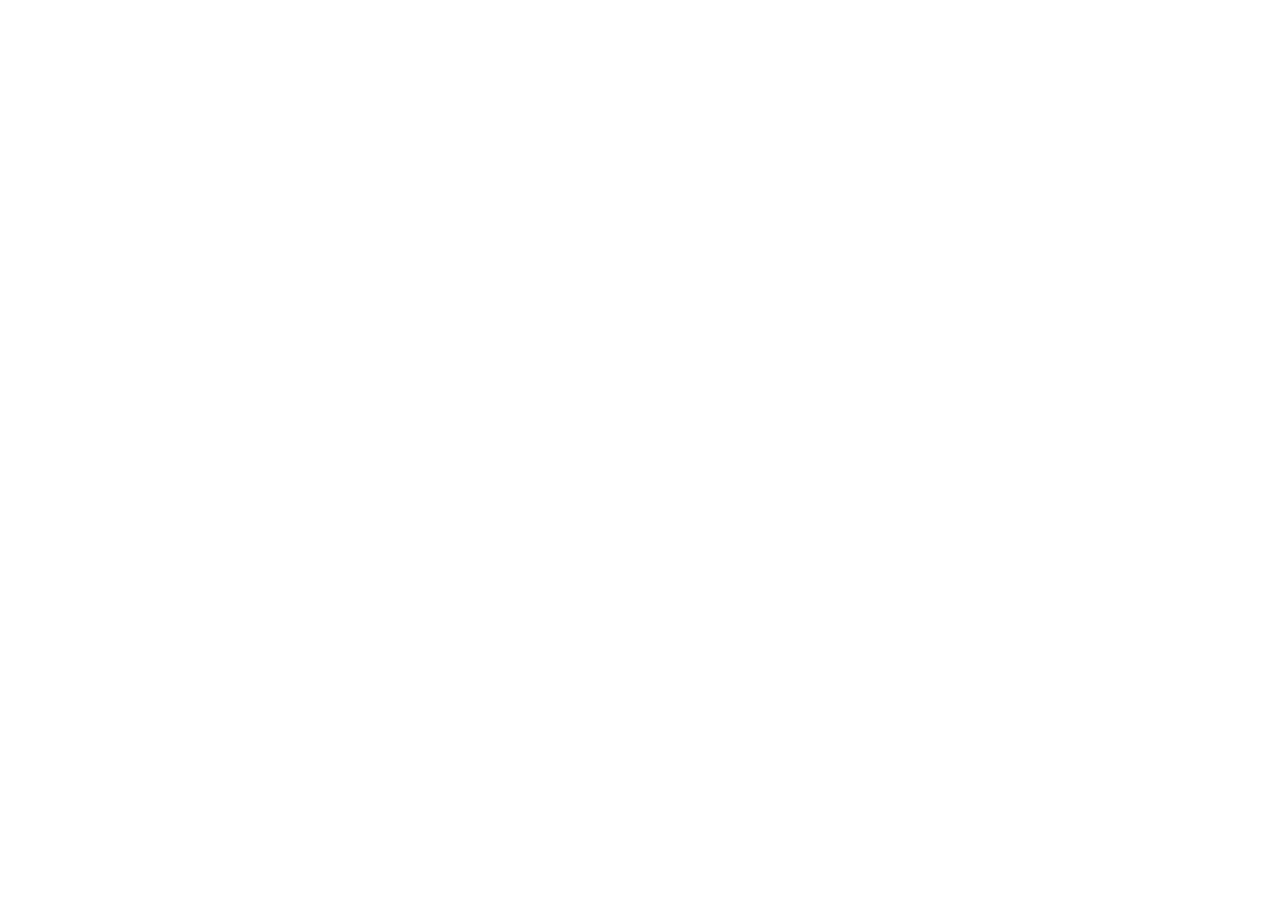
==== index.html @ 09f777f2 "GTM TAG READDED Added essential meta tags and title for SEO." ====
<!DOCTYPE html>
<html lang="en">
<head>
  <!-- Google Tag Manager - MUST BE FIRST IN HEAD -->
  <!-- Google Tag Manager -->
  <script>(function(w,d,s,l,i){w[l]=w[l]||[];w[l].push({'gtm.start':
  new Date().getTime(),event:'gtm.js'});var f=d.getElementsByTagName(s)[0],
  j=d.createElement(s),dl=l!='dataLayer'?'&l='+l:'';j.async=true;j.src=
  'https://www.googletagmanager.com/gtm.js?id='+i+dl;f.parentNode.insertBefore(j,f);
  })(window,document,'script','dataLayer','GTM-MF6HN6Q6');</script>
  <!-- End Google Tag Manager -->

  <meta charset="utf-8" />
  <meta name="viewport" content="width=device-width, initial-scale=1" />
  <title>Digital Marketing + E-commerce Portfolio</title>
  <meta name="description"
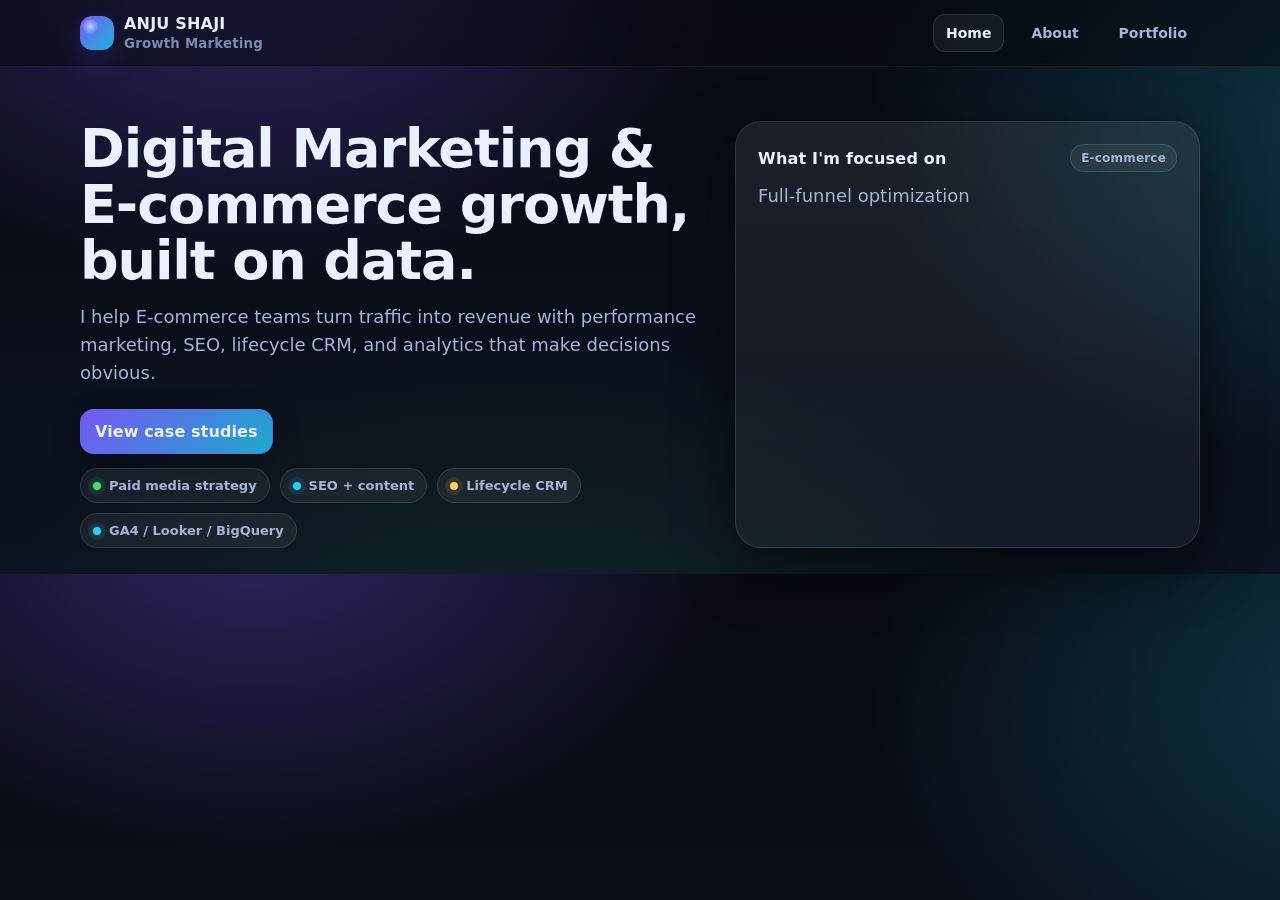
==== commit d0180c31: "redo" ====
--- a/index.html
+++ b/index.html
@@ -1,7 +1,14 @@
 <!DOCTYPE html>
 <html lang="en">
 <head>
-  <!-- Google Tag Manager - MUST BE FIRST IN HEAD -->
+  <meta charset="utf-8" />
+  <meta name="viewport" content="width=device-width, initial-scale=1" />
+  <title>Digital Marketing + E-commerce Portfolio</title>
+  <meta name="description" content="A digital marketing and E-commerce focused portfolio: performance marketing, SEO, CRM lifecycle, and analytics case studies." />
+  <link rel="icon" href="images/317d03f0-564f-415e-95e6-11cf01b317aa.ico" />
+  <link rel="apple-touch-icon" href="images/5c6a41e4-593e-48bf-b576-b80e593943e0.png" />
+  <link rel="stylesheet" href="css/site.css" />
+
   <!-- Google Tag Manager -->
   <script>(function(w,d,s,l,i){w[l]=w[l]||[];w[l].push({'gtm.start':
   new Date().getTime(),event:'gtm.js'});var f=d.getElementsByTagName(s)[0],
@@ -10,7 +17,53 @@
   })(window,document,'script','dataLayer','GTM-MF6HN6Q6');</script>
   <!-- End Google Tag Manager -->
 
-  <meta charset="utf-8" />
-  <meta name="viewport" content="width=device-width, initial-scale=1" />
-  <title>Digital Marketing + E-commerce Portfolio</title>
-  <meta name="description"
+</head>
+<body>
+  <!-- Google Tag Manager (noscript) -->
+  <noscript><iframe src="https://www.googletagmanager.com/ns.html?id=GTM-MF6HN6Q6"
+  height="0" width="0" style="display:none;visibility:hidden"></iframe></noscript>
+  <!-- End Google Tag Manager (noscript) -->
+
+  <a class="skip-link" href="#main">Skip to content</a>
+
+  <header class="topbar">
+    <div class="container topbar-inner">
+      <a class="brand" href="index.html" aria-label="Home">
+        <span class="brand-badge" aria-hidden="true"></span>
+        <span>ANJU SHAJI<br /><small>Growth Marketing</small></span>
+      </a>
+      <nav class="nav" aria-label="Primary">
+        <a href="index.html" aria-current="page">Home</a>
+        <a href="about.html">About</a>
+        <a href="portfolio.html">Portfolio</a>
+      </nav>
+    </div>
+  </header>
+
+  <main id="main">
+    <section class="hero">
+      <div class="container hero-grid">
+        <div>
+          <h1>Digital Marketing &amp; E-commerce growth, built on data.</h1>
+          <p>
+            I help E-commerce teams turn traffic into revenue with performance marketing, SEO, lifecycle CRM, and analytics that
+            make decisions obvious.
+          </p>
+          <div style="display:flex; gap:10px; flex-wrap:wrap; align-items:center;">
+            <a class="btn primary" href="portfolio.html">View case studies</a>
+          </div>
+          <div class="pillrow" aria-label="Capabilities">
+            <span class="pill"><span class="dot ok" aria-hidden="true"></span>Paid media strategy</span>
+            <span class="pill"><span class="dot" aria-hidden="true"></span>SEO + content</span>
+            <span class="pill"><span class="dot warn" aria-hidden="true"></span>Lifecycle CRM</span>
+            <span class="pill"><span class="dot" aria-hidden="true"></span>GA4 / Looker / BigQuery</span>
+          </div>
+        </div>
+
+        <aside class="panel pad" aria-label="At-a-glance">
+          <div class="panel-title">
+            <h2>What I'm focused on</h2>
+            <span class="tag blue">E-commerce</span>
+          </div>
+          <p class="lead" style="margin:0;color:var(--muted);">
+            Full-funnel optimization
--- a/css/site.css
+++ b/css/site.css
@@ -0,0 +1,528 @@
+/* Custom portfolio theme (static, no Webflow runtime required) */
+:root{
+  --bg0:#070A12;
+  --bg1:#0B1220;
+  --card:#0F1A2E;
+  --text:#EAF0FF;
+  --muted:#A7B3D6;
+  --muted2:#7E8AB0;
+  --line:rgba(255,255,255,.10);
+  --brand:#7C5CFF;
+  --brand2:#21D4FD;
+  --ok:#3AE374;
+  --warn:#FFCF5C;
+  --shadow: 0 18px 55px rgba(0,0,0,.55);
+  --radius: 18px;
+  --radius2: 26px;
+  --container: 1120px;
+  --font: ui-sans-serif, system-ui, -apple-system, "Segoe UI", Roboto, Arial, "Apple Color Emoji","Segoe UI Emoji";
+}
+
+*{ box-sizing:border-box; }
+html{ color-scheme:dark; }
+body{
+  margin:0;
+  font-family: var(--font);
+  background:
+    radial-gradient(900px 600px at 20% -10%, rgba(124,92,255,.35), transparent 55%),
+    radial-gradient(900px 600px at 110% 20%, rgba(33,212,253,.22), transparent 60%),
+    radial-gradient(900px 600px at 40% 120%, rgba(58,227,116,.10), transparent 60%),
+    linear-gradient(180deg, var(--bg0), var(--bg1));
+  color: var(--text);
+}
+
+img{ max-width:100%; height:auto; }
+a{ color:inherit; text-decoration:none; }
+a:hover{ text-decoration:none; }
+
+.container{
+  width: min(var(--container), calc(100% - 40px));
+  margin: 0 auto;
+}
+
+.skip-link{
+  position:absolute;
+  left:-999px;
+  top:auto;
+  width:1px;
+  height:1px;
+  overflow:hidden;
+}
+.skip-link:focus{
+  left:20px;
+  top:20px;
+  width:auto;
+  height:auto;
+  padding:10px 12px;
+  background:rgba(15,26,46,.95);
+  border:1px solid var(--line);
+  border-radius:12px;
+  z-index:9999;
+}
+
+.topbar{
+  position:sticky;
+  top:0;
+  z-index:50;
+  backdrop-filter: blur(12px);
+  background: rgba(7,10,18,.55);
+  border-bottom: 1px solid rgba(255,255,255,.06);
+}
+.topbar-inner{
+  display:flex;
+  align-items:center;
+  justify-content:space-between;
+  padding: 14px 0;
+  gap: 16px;
+}
+.brand{
+  display:flex;
+  align-items:center;
+  gap:10px;
+  font-weight:700;
+  letter-spacing:.2px;
+}
+.brand-badge{
+  width:34px; height:34px;
+  border-radius:12px;
+  background:
+    radial-gradient(14px 14px at 30% 30%, rgba(255,255,255,.65), rgba(255,255,255,0) 60%),
+    linear-gradient(135deg, rgba(124,92,255,.95), rgba(33,212,253,.85));
+  box-shadow: 0 10px 30px rgba(124,92,255,.22);
+}
+.brand small{ color: var(--muted2); font-weight:600; }
+
+.nav{
+  display:flex;
+  align-items:center;
+  gap: 14px;
+}
+.nav a{
+  color: var(--muted);
+  font-weight: 650;
+  font-size: 14px;
+  padding: 10px 12px;
+  border-radius: 12px;
+  border: 1px solid transparent;
+}
+.nav a[aria-current="page"]{
+  color: var(--text);
+  background: rgba(255,255,255,.06);
+  border-color: rgba(255,255,255,.10);
+}
+.nav a:hover{
+  color: var(--text);
+  background: rgba(255,255,255,.05);
+}
+
+.btn{
+  display:inline-flex;
+  align-items:center;
+  justify-content:center;
+  gap:10px;
+  padding: 12px 14px;
+  border-radius: 14px;
+  border: 1px solid rgba(255,255,255,.12);
+  background: rgba(255,255,255,.06);
+  color: var(--text);
+  font-weight: 750;
+  letter-spacing:.1px;
+  box-shadow: 0 10px 30px rgba(0,0,0,.22);
+}
+.btn:hover{ background: rgba(255,255,255,.09); }
+.btn.primary{
+  border-color: rgba(124,92,255,.45);
+  background: linear-gradient(135deg, rgba(124,92,255,.95), rgba(33,212,253,.78));
+}
+.btn.primary:hover{
+  filter: brightness(1.03);
+}
+.btn.ghost{
+  background: transparent;
+}
+.btn.small{ padding: 10px 12px; border-radius: 12px; font-size: 14px; }
+
+.hero{
+  padding: 54px 0 26px;
+}
+.hero-grid{
+  display:grid;
+  grid-template-columns: 1.15fr .85fr;
+  gap: 26px;
+  align-items: stretch;
+}
+.hero h1{
+  margin: 0 0 14px;
+  font-size: clamp(34px, 5vw, 54px);
+  line-height: 1.04;
+  letter-spacing: -0.02em;
+}
+.hero p{
+  margin: 0 0 22px;
+  color: var(--muted);
+  font-size: 18px;
+  line-height: 1.55;
+}
+.pillrow{
+  display:flex;
+  flex-wrap:wrap;
+  gap:10px;
+  margin-top: 14px;
+}
+.pill{
+  display:inline-flex;
+  align-items:center;
+  gap:8px;
+  padding: 9px 12px;
+  border-radius: 999px;
+  background: rgba(255,255,255,.06);
+  border: 1px solid rgba(255,255,255,.10);
+  color: var(--muted);
+  font-weight: 650;
+  font-size: 13px;
+}
+.dot{
+  width:8px; height:8px;
+  border-radius:50%;
+  background: var(--brand2);
+  box-shadow: 0 0 0 5px rgba(33,212,253,.10);
+}
+.dot.ok{ background: var(--ok); box-shadow: 0 0 0 5px rgba(58,227,116,.10); }
+.dot.warn{ background: var(--warn); box-shadow: 0 0 0 5px rgba(255,207,92,.10); }
+
+.panel{
+  border-radius: var(--radius2);
+  background:
+    linear-gradient(180deg, rgba(255,255,255,.08), rgba(255,255,255,.04));
+  border: 1px solid rgba(255,255,255,.10);
+  box-shadow: var(--shadow);
+  overflow:hidden;
+}
+.panel.pad{ padding: 22px; }
+.panel-title{
+  display:flex;
+  align-items:center;
+  justify-content:space-between;
+  gap: 10px;
+  margin-bottom: 10px;
+}
+.panel-title h2{
+  margin:0;
+  font-size: 16px;
+  letter-spacing:.2px;
+  color: var(--text);
+}
+.kpi-grid{
+  display:grid;
+  grid-template-columns: 1fr 1fr;
+  gap: 12px;
+  margin-top: 14px;
+}
+.kpi{
+  padding: 14px;
+  border-radius: 16px;
+  background: rgba(15,26,46,.58);
+  border: 1px solid rgba(255,255,255,.10);
+}
+.kpi strong{ display:block; font-size: 18px; }
+.kpi span{ display:block; color: var(--muted2); font-weight: 650; margin-top: 6px; font-size: 13px;}
+.kpi em{ font-style: normal; color: rgba(234,240,255,.92); }
+
+.section{
+  padding: 34px 0;
+}
+.section h2{
+  margin: 0 0 10px;
+  font-size: 26px;
+  letter-spacing: -0.01em;
+}
+.section p.lead{
+  margin: 0 0 18px;
+  color: var(--muted);
+  line-height: 1.55;
+}
+
+.cards{
+  display:grid;
+  grid-template-columns: repeat(3, 1fr);
+  gap: 14px;
+}
+.card{
+  border-radius: var(--radius);
+  border: 1px solid rgba(255,255,255,.10);
+  background: rgba(15,26,46,.45);
+  overflow:hidden;
+  box-shadow: 0 18px 55px rgba(0,0,0,.30);
+  transition: transform .25s ease, border-color .25s ease, background .25s ease;
+}
+.card:hover{
+  transform: translateY(-4px);
+  border-color: rgba(255,255,255,.18);
+  background: rgba(15,26,46,.60);
+}
+.card-media{
+  height: 170px;
+  background: center / cover no-repeat;
+  position: relative;
+}
+.card-media::after{
+  content:"";
+  position:absolute;
+  inset:0;
+  background: linear-gradient(180deg, rgba(0,0,0,.0), rgba(7,10,18,.70));
+}
+.card-body{
+  padding: 16px 16px 18px;
+}
+.tagrow{
+  display:flex;
+  flex-wrap:wrap;
+  gap:8px;
+  margin-bottom: 10px;
+}
+.tag{
+  font-size: 12px;
+  font-weight: 750;
+  letter-spacing:.2px;
+  padding: 6px 10px;
+  border-radius: 999px;
+  border: 1px solid rgba(255,255,255,.12);
+  background: rgba(255,255,255,.06);
+  color: var(--muted);
+}
+.tag.brand{ border-color: rgba(124,92,255,.30); }
+.tag.green{ border-color: rgba(58,227,116,.25); }
+.tag.blue{ border-color: rgba(33,212,253,.20); }
+.card h3{
+  margin: 0 0 8px;
+  font-size: 16px;
+  line-height: 1.25;
+}
+.card p{
+  margin: 0 0 14px;
+  color: var(--muted);
+  line-height: 1.45;
+  font-size: 14px;
+}
+.card .meta{
+  display:flex;
+  gap:10px;
+  align-items:center;
+  color: var(--muted2);
+  font-weight: 650;
+  font-size: 13px;
+}
+.arrow{
+  margin-left:auto;
+  width: 34px;
+  height: 34px;
+  border-radius: 12px;
+  display:inline-flex;
+  align-items:center;
+  justify-content:center;
+  border: 1px solid rgba(255,255,255,.12);
+  background: rgba(255,255,255,.06);
+}
+
+.grid-2{
+  display:grid;
+  grid-template-columns: 1fr 1fr;
+  gap: 14px;
+}
+.callout{
+  border-radius: var(--radius);
+  border: 1px solid rgba(255,255,255,.10);
+  background: rgba(15,26,46,.38);
+  padding: 16px;
+}
+.callout h3{ margin:0 0 8px; font-size:16px; }
+.callout p{ margin:0; color:var(--muted); line-height:1.55; }
+.list{
+  margin: 12px 0 0;
+  padding-left: 18px;
+  color: var(--muted);
+  line-height: 1.7;
+}
+.list strong{ color: var(--text); }
+
+.footer{
+  padding: 28px 0 40px;
+  border-top: 1px solid rgba(255,255,255,.08);
+  margin-top: 36px;
+}
+.footer-grid{
+  display:flex;
+  align-items:flex-start;
+  justify-content:space-between;
+  gap: 16px;
+  flex-wrap:wrap;
+}
+.footer small{ color: var(--muted2); }
+.footlinks{
+  display:flex;
+  gap: 10px;
+  flex-wrap:wrap;
+  align-items:center;
+}
+.footlinks a{
+  color: var(--muted);
+  padding: 8px 10px;
+  border-radius: 12px;
+  border: 1px solid rgba(255,255,255,.10);
+  background: rgba(255,255,255,.04);
+}
+.footlinks a:hover{ color: var(--text); background: rgba(255,255,255,.06); }
+
+/* Modal */
+.modal{
+  position: fixed;
+  inset: 0;
+  display:none;
+  z-index: 200;
+}
+.modal[aria-hidden="false"]{ display:block; }
+.modal-backdrop{
+  position:absolute;
+  inset:0;
+  background: rgba(0,0,0,.72);
+}
+.modal-dialog{
+  position: relative;
+  margin: 7vh auto;
+  width: min(720px, calc(100% - 26px));
+  border-radius: 22px;
+  border: 1px solid rgba(255,255,255,.14);
+  background: rgba(15,26,46,.92);
+  box-shadow: var(--shadow);
+  overflow:hidden;
+}
+.modal-header{
+  display:flex;
+  align-items:flex-start;
+  justify-content:space-between;
+  gap: 10px;
+  padding: 18px 18px 0;
+}
+.modal-header h2{
+  margin:0;
+  font-size: 18px;
+}
+.modal-header p{
+  margin: 6px 0 0;
+  color: var(--muted);
+  line-height: 1.45;
+  font-size: 14px;
+}
+.modal-close{
+  appearance:none;
+  background: transparent;
+  border: 1px solid rgba(255,255,255,.12);
+  color: var(--text);
+  border-radius: 12px;
+  width: 38px;
+  height: 38px;
+  display:inline-flex;
+  align-items:center;
+  justify-content:center;
+  cursor:pointer;
+}
+.modal-body{ padding: 14px 18px 18px; }
+.form{
+  display:grid;
+  grid-template-columns: 1fr 1fr;
+  gap: 12px;
+  margin-top: 10px;
+}
+.field{ display:flex; flex-direction:column; gap: 7px; }
+.field label{ color: var(--muted); font-weight: 700; font-size: 13px; }
+.field input, .field textarea, .field select{
+  width:100%;
+  padding: 12px 12px;
+  border-radius: 14px;
+  border: 1px solid rgba(255,255,255,.12);
+  background: rgba(255,255,255,.06);
+  color: var(--text);
+  outline: none;
+}
+.field textarea{ min-height: 112px; resize: vertical; grid-column: 1 / -1; }
+.form-actions{
+  grid-column: 1 / -1;
+  display:flex;
+  gap: 10px;
+  align-items:center;
+  justify-content:flex-end;
+  margin-top: 4px;
+}
+.hint{
+  grid-column: 1 / -1;
+  color: var(--muted2);
+  font-size: 12px;
+  line-height: 1.5;
+}
+
+/* Project page */
+.crumbs{
+  display:flex;
+  gap: 10px;
+  flex-wrap:wrap;
+  align-items:center;
+  color: var(--muted2);
+  font-weight: 650;
+  font-size: 13px;
+  margin-bottom: 12px;
+}
+.crumbs a{ color: var(--muted); text-decoration: underline; text-decoration-color: rgba(255,255,255,.18); }
+.crumbs a:hover{ color: var(--text); text-decoration-color: rgba(255,255,255,.35); }
+.prose{
+  padding: 20px;
+}
+.prose h1{ margin: 0 0 6px; font-size: 28px; letter-spacing:-0.01em; }
+.prose h2{ margin: 22px 0 8px; font-size: 20px; }
+.prose h3{ margin: 18px 0 8px; font-size: 18px; }
+.prose p{ margin: 0 0 12px; color: var(--muted); line-height: 1.72; }
+.prose p strong{ color: var(--text); }
+.prose ol, .prose ul{ margin: 8px 0 14px; color: var(--muted); line-height: 1.72; }
+.prose code{
+  font-family: ui-monospace, SFMono-Regular, Menlo, Consolas, "Liberation Mono", monospace;
+  font-size: 0.95em;
+  padding: 2px 6px;
+  border-radius: 10px;
+  border: 1px solid rgba(255,255,255,.10);
+  background: rgba(255,255,255,.06);
+  color: rgba(234,240,255,.92);
+}
+.media-grid{
+  display:grid;
+  grid-template-columns: 1fr 1fr;
+  gap: 12px;
+  margin-top: 12px;
+}
+.figure{
+  border-radius: 18px;
+  border: 1px solid rgba(255,255,255,.12);
+  background: rgba(255,255,255,.04);
+  overflow:hidden;
+}
+.figure img{ display:block; width:100%; height:auto; }
+.figure figcaption{
+  padding: 10px 12px 12px;
+  color: var(--muted2);
+  font-size: 12px;
+  line-height: 1.45;
+}
+
+/* Responsive */
+@media (max-width: 980px){
+  .hero-grid{ grid-template-columns: 1fr; }
+  .cards{ grid-template-columns: 1fr 1fr; }
+}
+@media (max-width: 640px){
+  .nav{ gap: 6px; }
+  .nav a{ padding: 9px 10px; font-size: 13px; }
+  .cards{ grid-template-columns: 1fr; }
+  .grid-2{ grid-template-columns: 1fr; }
+  .kpi-grid{ grid-template-columns: 1fr; }
+  .form{ grid-template-columns: 1fr; }
+  .media-grid{ grid-template-columns: 1fr; }
+}
+
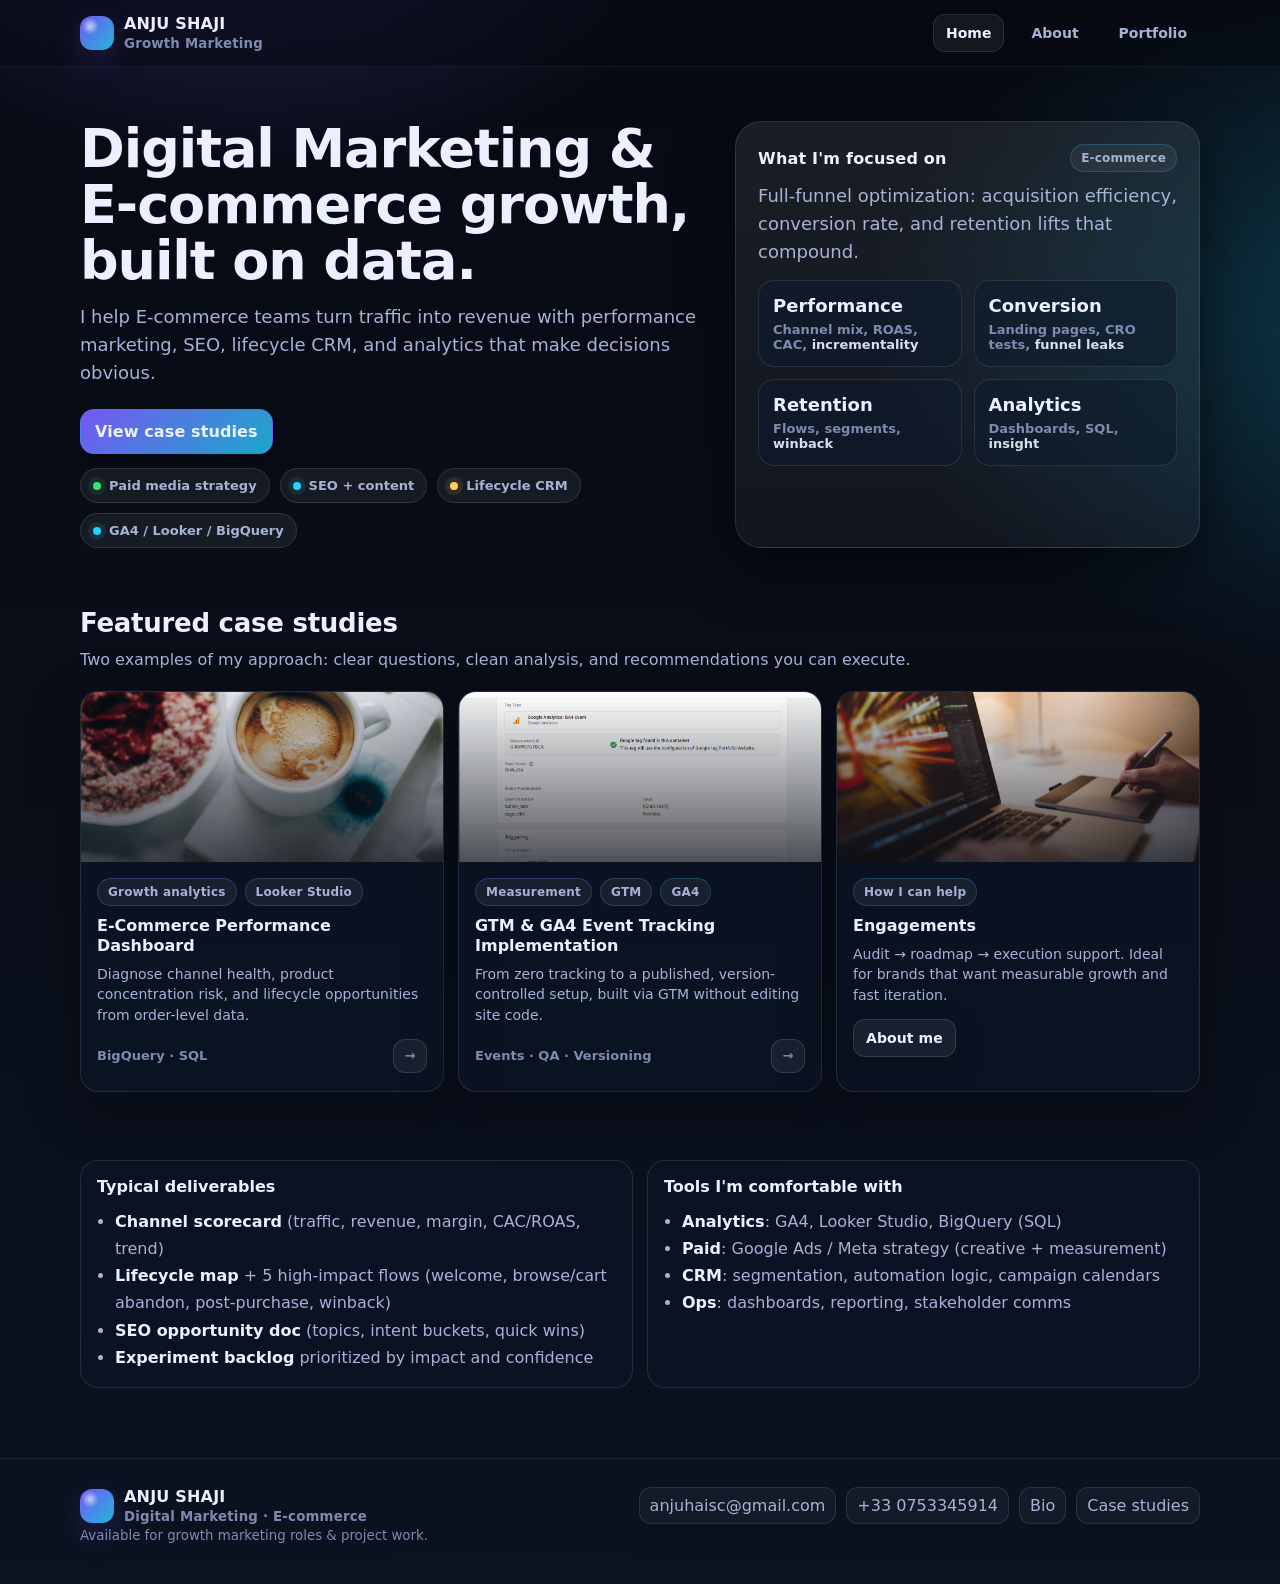
==== commit 27981fb9: "reredo" ====
--- a/index.html
+++ b/index.html
@@ -1,14 +1,6 @@
 <!DOCTYPE html>
 <html lang="en">
 <head>
-  <meta charset="utf-8" />
-  <meta name="viewport" content="width=device-width, initial-scale=1" />
-  <title>Digital Marketing + E-commerce Portfolio</title>
-  <meta name="description" content="A digital marketing and E-commerce focused portfolio: performance marketing, SEO, CRM lifecycle, and analytics case studies." />
-  <link rel="icon" href="images/317d03f0-564f-415e-95e6-11cf01b317aa.ico" />
-  <link rel="apple-touch-icon" href="images/5c6a41e4-593e-48bf-b576-b80e593943e0.png" />
-  <link rel="stylesheet" href="css/site.css" />
-
   <!-- Google Tag Manager -->
   <script>(function(w,d,s,l,i){w[l]=w[l]||[];w[l].push({'gtm.start':
   new Date().getTime(),event:'gtm.js'});var f=d.getElementsByTagName(s)[0],
@@ -17,6 +9,13 @@
   })(window,document,'script','dataLayer','GTM-MF6HN6Q6');</script>
   <!-- End Google Tag Manager -->
 
+  <meta charset="utf-8" />
+  <meta name="viewport" content="width=device-width, initial-scale=1" />
+  <title>Digital Marketing + E-commerce Portfolio</title>
+  <meta name="description" content="A digital marketing and E-commerce focused portfolio: performance marketing, SEO, CRM lifecycle, and analytics case studies." />
+  <link rel="icon" href="images/317d03f0-564f-415e-95e6-11cf01b317aa.ico" />
+  <link rel="apple-touch-icon" href="images/5c6a41e4-593e-48bf-b576-b80e593943e0.png" />
+  <link rel="stylesheet" href="css/site.css" />
 </head>
 <body>
   <!-- Google Tag Manager (noscript) -->
@@ -66,4 +65,128 @@
             <span class="tag blue">E-commerce</span>
           </div>
           <p class="lead" style="margin:0;color:var(--muted);">
-            Full-funnel optimization
+            Full-funnel optimization: acquisition efficiency, conversion rate, and retention lifts that compound.
+          </p>
+          <div class="kpi-grid" role="list">
+            <div class="kpi" role="listitem">
+              <strong>Performance</strong>
+              <span>Channel mix, ROAS, CAC, <em>incrementality</em></span>
+            </div>
+            <div class="kpi" role="listitem">
+              <strong>Conversion</strong>
+              <span>Landing pages, CRO tests, <em>funnel leaks</em></span>
+            </div>
+            <div class="kpi" role="listitem">
+              <strong>Retention</strong>
+              <span>Flows, segments, <em>winback</em></span>
+            </div>
+            <div class="kpi" role="listitem">
+              <strong>Analytics</strong>
+              <span>Dashboards, SQL, <em>insight</em></span>
+            </div>
+          </div>
+        </aside>
+      </div>
+    </section>
+
+    <section class="section">
+      <div class="container">
+        <h2>Featured case studies</h2>
+        <p class="lead">Two examples of my approach: clear questions, clean analysis, and recommendations you can execute.</p>
+
+        <div class="cards">
+          <a class="card" href="projects/awesome-company-logo-design.html">
+            <div class="card-media" style="background-image:url('images/tile-coffee-mug.jpg')"></div>
+            <div class="card-body">
+              <div class="tagrow">
+                <span class="tag brand">Growth analytics</span>
+                <span class="tag">Looker Studio</span>
+              </div>
+              <h3>E-Commerce Performance Dashboard</h3>
+              <p>Diagnose channel health, product concentration risk, and lifecycle opportunities from order-level data.</p>
+              <div class="meta">
+                <span>BigQuery · SQL</span>
+                <span class="arrow" aria-hidden="true">→</span>
+              </div>
+            </div>
+          </a>
+
+          <a class="card" href="projects/gtm-ga4-event-tracking.html">
+            <div class="card-media" style="background-image:url('images/Project24.PNG')"></div>
+            <div class="card-body">
+              <div class="tagrow">
+                <span class="tag brand">Measurement</span>
+                <span class="tag">GTM</span>
+                <span class="tag blue">GA4</span>
+              </div>
+              <h3>GTM &amp; GA4 Event Tracking Implementation</h3>
+              <p>From zero tracking to a published, version-controlled setup, built via GTM without editing site code.</p>
+              <div class="meta">
+                <span>Events · QA · Versioning</span>
+                <span class="arrow" aria-hidden="true">→</span>
+              </div>
+            </div>
+          </a>
+
+          <div class="card" aria-label="Services">
+            <div class="card-media" style="background-image:url('images/home-hero-work-late.jpg')"></div>
+            <div class="card-body">
+              <div class="tagrow">
+                <span class="tag blue">How I can help</span>
+              </div>
+              <h3>Engagements</h3>
+              <p>Audit → roadmap → execution support. Ideal for brands that want measurable growth and fast iteration.</p>
+              <div class="meta">
+                <a class="btn small" href="about.html">About me</a>
+              </div>
+            </div>
+          </div>
+        </div>
+      </div>
+    </section>
+
+    <section class="section">
+      <div class="container grid-2">
+        <div class="callout">
+          <h3>Typical deliverables</h3>
+          <ul class="list">
+            <li><strong>Channel scorecard</strong> (traffic, revenue, margin, CAC/ROAS, trend)</li>
+            <li><strong>Lifecycle map</strong> + 5 high-impact flows (welcome, browse/cart abandon, post-purchase, winback)</li>
+            <li><strong>SEO opportunity doc</strong> (topics, intent buckets, quick wins)</li>
+            <li><strong>Experiment backlog</strong> prioritized by impact and confidence</li>
+          </ul>
+        </div>
+        <div class="callout">
+          <h3>Tools I'm comfortable with</h3>
+          <ul class="list">
+            <li><strong>Analytics</strong>: GA4, Looker Studio, BigQuery (SQL)</li>
+            <li><strong>Paid</strong>: Google Ads / Meta strategy (creative + measurement)</li>
+            <li><strong>CRM</strong>: segmentation, automation logic, campaign calendars</li>
+            <li><strong>Ops</strong>: dashboards, reporting, stakeholder comms</li>
+          </ul>
+        </div>
+      </div>
+    </section>
+  </main>
+
+  <footer class="footer">
+    <div class="container footer-grid">
+      <div>
+        <div class="brand" style="gap:10px;">
+          <span class="brand-badge" aria-hidden="true"></span>
+          <span><strong>ANJU SHAJI</strong><br /><small>Digital Marketing · E-commerce</small></span>
+        </div>
+        <small>Available for growth marketing roles &amp; project work.</small>
+      </div>
+      <div class="footlinks" aria-label="Contact links">
+        <a href="mailto:anjuhaisc@gmail.com">anjuhaisc@gmail.com</a>
+        <a href="tel:+33753345914">+33 0753345914</a>
+        <a href="about.html">Bio</a>
+        <a href="portfolio.html">Case studies</a>
+      </div>
+    </div>
+  </footer>
+
+  <script src="js/site.js"></script>
+</body>
+</html>
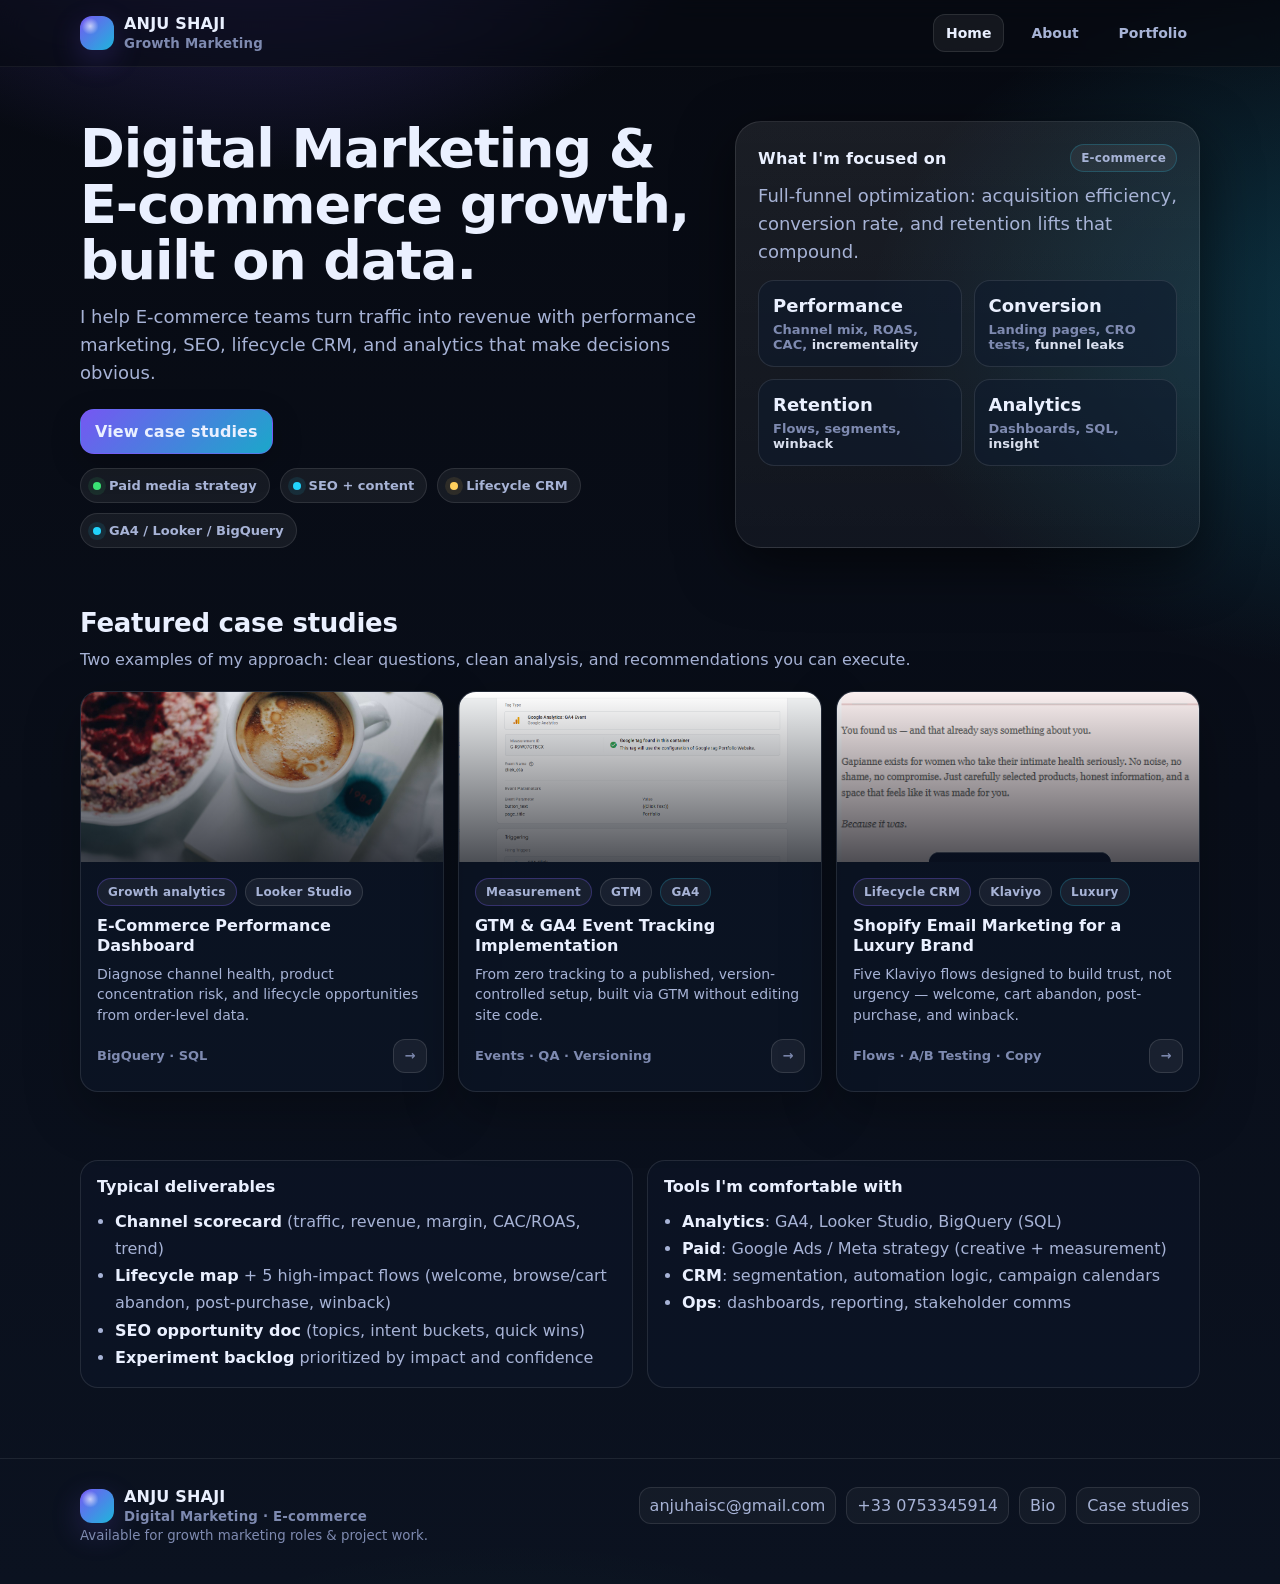
==== commit 7e3fc746: "changes" ====
--- a/index.html
+++ b/index.html
@@ -1,192 +1,195 @@
-<!DOCTYPE html>
-<html lang="en">
-<head>
-  <!-- Google Tag Manager -->
-  <script>(function(w,d,s,l,i){w[l]=w[l]||[];w[l].push({'gtm.start':
-  new Date().getTime(),event:'gtm.js'});var f=d.getElementsByTagName(s)[0],
-  j=d.createElement(s),dl=l!='dataLayer'?'&l='+l:'';j.async=true;j.src=
-  'https://www.googletagmanager.com/gtm.js?id='+i+dl;f.parentNode.insertBefore(j,f);
-  })(window,document,'script','dataLayer','GTM-MF6HN6Q6');</script>
-  <!-- End Google Tag Manager -->
-
-  <meta charset="utf-8" />
-  <meta name="viewport" content="width=device-width, initial-scale=1" />
-  <title>Digital Marketing + E-commerce Portfolio</title>
-  <meta name="description" content="A digital marketing and E-commerce focused portfolio: performance marketing, SEO, CRM lifecycle, and analytics case studies." />
-  <link rel="icon" href="images/317d03f0-564f-415e-95e6-11cf01b317aa.ico" />
-  <link rel="apple-touch-icon" href="images/5c6a41e4-593e-48bf-b576-b80e593943e0.png" />
-  <link rel="stylesheet" href="css/site.css" />
-</head>
-<body>
-  <!-- Google Tag Manager (noscript) -->
-  <noscript><iframe src="https://www.googletagmanager.com/ns.html?id=GTM-MF6HN6Q6"
-  height="0" width="0" style="display:none;visibility:hidden"></iframe></noscript>
-  <!-- End Google Tag Manager (noscript) -->
-
-  <a class="skip-link" href="#main">Skip to content</a>
-
-  <header class="topbar">
-    <div class="container topbar-inner">
-      <a class="brand" href="index.html" aria-label="Home">
-        <span class="brand-badge" aria-hidden="true"></span>
-        <span>ANJU SHAJI<br /><small>Growth Marketing</small></span>
-      </a>
-      <nav class="nav" aria-label="Primary">
-        <a href="index.html" aria-current="page">Home</a>
-        <a href="about.html">About</a>
-        <a href="portfolio.html">Portfolio</a>
-      </nav>
-    </div>
-  </header>
-
-  <main id="main">
-    <section class="hero">
-      <div class="container hero-grid">
-        <div>
-          <h1>Digital Marketing &amp; E-commerce growth, built on data.</h1>
-          <p>
-            I help E-commerce teams turn traffic into revenue with performance marketing, SEO, lifecycle CRM, and analytics that
-            make decisions obvious.
-          </p>
-          <div style="display:flex; gap:10px; flex-wrap:wrap; align-items:center;">
-            <a class="btn primary" href="portfolio.html">View case studies</a>
-          </div>
-          <div class="pillrow" aria-label="Capabilities">
-            <span class="pill"><span class="dot ok" aria-hidden="true"></span>Paid media strategy</span>
-            <span class="pill"><span class="dot" aria-hidden="true"></span>SEO + content</span>
-            <span class="pill"><span class="dot warn" aria-hidden="true"></span>Lifecycle CRM</span>
-            <span class="pill"><span class="dot" aria-hidden="true"></span>GA4 / Looker / BigQuery</span>
-          </div>
-        </div>
-
-        <aside class="panel pad" aria-label="At-a-glance">
-          <div class="panel-title">
-            <h2>What I'm focused on</h2>
-            <span class="tag blue">E-commerce</span>
-          </div>
-          <p class="lead" style="margin:0;color:var(--muted);">
-            Full-funnel optimization: acquisition efficiency, conversion rate, and retention lifts that compound.
-          </p>
-          <div class="kpi-grid" role="list">
-            <div class="kpi" role="listitem">
-              <strong>Performance</strong>
-              <span>Channel mix, ROAS, CAC, <em>incrementality</em></span>
-            </div>
-            <div class="kpi" role="listitem">
-              <strong>Conversion</strong>
-              <span>Landing pages, CRO tests, <em>funnel leaks</em></span>
-            </div>
-            <div class="kpi" role="listitem">
-              <strong>Retention</strong>
-              <span>Flows, segments, <em>winback</em></span>
-            </div>
-            <div class="kpi" role="listitem">
-              <strong>Analytics</strong>
-              <span>Dashboards, SQL, <em>insight</em></span>
-            </div>
-          </div>
-        </aside>
-      </div>
-    </section>
-
-    <section class="section">
-      <div class="container">
-        <h2>Featured case studies</h2>
-        <p class="lead">Two examples of my approach: clear questions, clean analysis, and recommendations you can execute.</p>
-
-        <div class="cards">
-          <a class="card" href="projects/awesome-company-logo-design.html">
-            <div class="card-media" style="background-image:url('images/tile-coffee-mug.jpg')"></div>
-            <div class="card-body">
-              <div class="tagrow">
-                <span class="tag brand">Growth analytics</span>
-                <span class="tag">Looker Studio</span>
-              </div>
-              <h3>E-Commerce Performance Dashboard</h3>
-              <p>Diagnose channel health, product concentration risk, and lifecycle opportunities from order-level data.</p>
-              <div class="meta">
-                <span>BigQuery · SQL</span>
-                <span class="arrow" aria-hidden="true">→</span>
-              </div>
-            </div>
-          </a>
-
-          <a class="card" href="projects/gtm-ga4-event-tracking.html">
-            <div class="card-media" style="background-image:url('images/Project24.PNG')"></div>
-            <div class="card-body">
-              <div class="tagrow">
-                <span class="tag brand">Measurement</span>
-                <span class="tag">GTM</span>
-                <span class="tag blue">GA4</span>
-              </div>
-              <h3>GTM &amp; GA4 Event Tracking Implementation</h3>
-              <p>From zero tracking to a published, version-controlled setup, built via GTM without editing site code.</p>
-              <div class="meta">
-                <span>Events · QA · Versioning</span>
-                <span class="arrow" aria-hidden="true">→</span>
-              </div>
-            </div>
-          </a>
-
-          <div class="card" aria-label="Services">
-            <div class="card-media" style="background-image:url('images/home-hero-work-late.jpg')"></div>
-            <div class="card-body">
-              <div class="tagrow">
-                <span class="tag blue">How I can help</span>
-              </div>
-              <h3>Engagements</h3>
-              <p>Audit → roadmap → execution support. Ideal for brands that want measurable growth and fast iteration.</p>
-              <div class="meta">
-                <a class="btn small" href="about.html">About me</a>
-              </div>
-            </div>
-          </div>
-        </div>
-      </div>
-    </section>
-
-    <section class="section">
-      <div class="container grid-2">
-        <div class="callout">
-          <h3>Typical deliverables</h3>
-          <ul class="list">
-            <li><strong>Channel scorecard</strong> (traffic, revenue, margin, CAC/ROAS, trend)</li>
-            <li><strong>Lifecycle map</strong> + 5 high-impact flows (welcome, browse/cart abandon, post-purchase, winback)</li>
-            <li><strong>SEO opportunity doc</strong> (topics, intent buckets, quick wins)</li>
-            <li><strong>Experiment backlog</strong> prioritized by impact and confidence</li>
-          </ul>
-        </div>
-        <div class="callout">
-          <h3>Tools I'm comfortable with</h3>
-          <ul class="list">
-            <li><strong>Analytics</strong>: GA4, Looker Studio, BigQuery (SQL)</li>
-            <li><strong>Paid</strong>: Google Ads / Meta strategy (creative + measurement)</li>
-            <li><strong>CRM</strong>: segmentation, automation logic, campaign calendars</li>
-            <li><strong>Ops</strong>: dashboards, reporting, stakeholder comms</li>
-          </ul>
-        </div>
-      </div>
-    </section>
-  </main>
-
-  <footer class="footer">
-    <div class="container footer-grid">
-      <div>
-        <div class="brand" style="gap:10px;">
-          <span class="brand-badge" aria-hidden="true"></span>
-          <span><strong>ANJU SHAJI</strong><br /><small>Digital Marketing · E-commerce</small></span>
-        </div>
-        <small>Available for growth marketing roles &amp; project work.</small>
-      </div>
-      <div class="footlinks" aria-label="Contact links">
-        <a href="mailto:anjuhaisc@gmail.com">anjuhaisc@gmail.com</a>
-        <a href="tel:+33753345914">+33 0753345914</a>
-        <a href="about.html">Bio</a>
-        <a href="portfolio.html">Case studies</a>
-      </div>
-    </div>
-  </footer>
-
-  <script src="js/site.js"></script>
-</body>
-</html>
+<!DOCTYPE html>
+<html lang="en">
+<head>
+  <!-- Google Tag Manager -->
+  <script>(function(w,d,s,l,i){w[l]=w[l]||[];w[l].push({'gtm.start':
+  new Date().getTime(),event:'gtm.js'});var f=d.getElementsByTagName(s)[0],
+  j=d.createElement(s),dl=l!='dataLayer'?'&l='+l:'';j.async=true;j.src=
+  'https://www.googletagmanager.com/gtm.js?id='+i+dl;f.parentNode.insertBefore(j,f);
+  })(window,document,'script','dataLayer','GTM-MF6HN6Q6');</script>
+  <!-- End Google Tag Manager -->
+
+  <meta charset="utf-8" />
+  <meta name="viewport" content="width=device-width, initial-scale=1" />
+  <title>Digital Marketing + E-commerce Portfolio</title>
+  <meta name="description" content="A digital marketing and E-commerce focused portfolio: performance marketing, SEO, CRM lifecycle, and analytics case studies." />
+  <link rel="icon" href="images/317d03f0-564f-415e-95e6-11cf01b317aa.ico" />
+  <link rel="apple-touch-icon" href="images/5c6a41e4-593e-48bf-b576-b80e593943e0.png" />
+  <link rel="stylesheet" href="css/site.css" />
+</head>
+<body>
+  <!-- Google Tag Manager (noscript) -->
+  <noscript><iframe src="https://www.googletagmanager.com/ns.html?id=GTM-MF6HN6Q6"
+  height="0" width="0" style="display:none;visibility:hidden"></iframe></noscript>
+  <!-- End Google Tag Manager (noscript) -->
+
+  <a class="skip-link" href="#main">Skip to content</a>
+
+  <header class="topbar">
+    <div class="container topbar-inner">
+      <a class="brand" href="index.html" aria-label="Home">
+        <span class="brand-badge" aria-hidden="true"></span>
+        <span>ANJU SHAJI<br /><small>Growth Marketing</small></span>
+      </a>
+      <nav class="nav" aria-label="Primary">
+        <a href="index.html" aria-current="page">Home</a>
+        <a href="about.html">About</a>
+        <a href="portfolio.html">Portfolio</a>
+      </nav>
+    </div>
+  </header>
+
+  <main id="main">
+    <section class="hero">
+      <div class="container hero-grid">
+        <div>
+          <h1>Digital Marketing &amp; E-commerce growth, built on data.</h1>
+          <p>
+            I help E-commerce teams turn traffic into revenue with performance marketing, SEO, lifecycle CRM, and analytics that
+            make decisions obvious.
+          </p>
+          <div style="display:flex; gap:10px; flex-wrap:wrap; align-items:center;">
+            <a class="btn primary" href="portfolio.html">View case studies</a>
+          </div>
+          <div class="pillrow" aria-label="Capabilities">
+            <span class="pill"><span class="dot ok" aria-hidden="true"></span>Paid media strategy</span>
+            <span class="pill"><span class="dot" aria-hidden="true"></span>SEO + content</span>
+            <span class="pill"><span class="dot warn" aria-hidden="true"></span>Lifecycle CRM</span>
+            <span class="pill"><span class="dot" aria-hidden="true"></span>GA4 / Looker / BigQuery</span>
+          </div>
+        </div>
+
+        <aside class="panel pad" aria-label="At-a-glance">
+          <div class="panel-title">
+            <h2>What I'm focused on</h2>
+            <span class="tag blue">E-commerce</span>
+          </div>
+          <p class="lead" style="margin:0;color:var(--muted);">
+            Full-funnel optimization: acquisition efficiency, conversion rate, and retention lifts that compound.
+          </p>
+          <div class="kpi-grid" role="list">
+            <div class="kpi" role="listitem">
+              <strong>Performance</strong>
+              <span>Channel mix, ROAS, CAC, <em>incrementality</em></span>
+            </div>
+            <div class="kpi" role="listitem">
+              <strong>Conversion</strong>
+              <span>Landing pages, CRO tests, <em>funnel leaks</em></span>
+            </div>
+            <div class="kpi" role="listitem">
+              <strong>Retention</strong>
+              <span>Flows, segments, <em>winback</em></span>
+            </div>
+            <div class="kpi" role="listitem">
+              <strong>Analytics</strong>
+              <span>Dashboards, SQL, <em>insight</em></span>
+            </div>
+          </div>
+        </aside>
+      </div>
+    </section>
+
+    <section class="section">
+      <div class="container">
+        <h2>Featured case studies</h2>
+        <p class="lead">Two examples of my approach: clear questions, clean analysis, and recommendations you can execute.</p>
+
+        <div class="cards">
+          <a class="card" href="projects/awesome-company-logo-design.html">
+            <div class="card-media" style="background-image:url('images/tile-coffee-mug.jpg')"></div>
+            <div class="card-body">
+              <div class="tagrow">
+                <span class="tag brand">Growth analytics</span>
+                <span class="tag">Looker Studio</span>
+              </div>
+              <h3>E-Commerce Performance Dashboard</h3>
+              <p>Diagnose channel health, product concentration risk, and lifecycle opportunities from order-level data.</p>
+              <div class="meta">
+                <span>BigQuery · SQL</span>
+                <span class="arrow" aria-hidden="true">→</span>
+              </div>
+            </div>
+          </a>
+
+          <a class="card" href="projects/gtm-ga4-event-tracking.html">
+            <div class="card-media" style="background-image:url('images/Project24.PNG')"></div>
+            <div class="card-body">
+              <div class="tagrow">
+                <span class="tag brand">Measurement</span>
+                <span class="tag">GTM</span>
+                <span class="tag blue">GA4</span>
+              </div>
+              <h3>GTM &amp; GA4 Event Tracking Implementation</h3>
+              <p>From zero tracking to a published, version-controlled setup, built via GTM without editing site code.</p>
+              <div class="meta">
+                <span>Events · QA · Versioning</span>
+                <span class="arrow" aria-hidden="true">→</span>
+              </div>
+            </div>
+          </a>
+
+          <a class="card" href="projects/shopify-email-marketing.html">
+            <div class="card-media" style="background-image:url('images/welcome email.PNG')"></div>
+            <div class="card-body">
+              <div class="tagrow">
+                <span class="tag brand">Lifecycle CRM</span>
+                <span class="tag">Klaviyo</span>
+                <span class="tag blue">Luxury</span>
+              </div>
+              <h3>Shopify Email Marketing for a Luxury Brand</h3>
+              <p>Five Klaviyo flows designed to build trust, not urgency — welcome, cart abandon, post-purchase, and winback.</p>
+              <div class="meta">
+                <span>Flows · A/B Testing · Copy</span>
+                <span class="arrow" aria-hidden="true">→</span>
+              </div>
+            </div>
+          </a>
+        </div>
+      </div>
+    </section>
+
+    <section class="section">
+      <div class="container grid-2">
+        <div class="callout">
+          <h3>Typical deliverables</h3>
+          <ul class="list">
+            <li><strong>Channel scorecard</strong> (traffic, revenue, margin, CAC/ROAS, trend)</li>
+            <li><strong>Lifecycle map</strong> + 5 high-impact flows (welcome, browse/cart abandon, post-purchase, winback)</li>
+            <li><strong>SEO opportunity doc</strong> (topics, intent buckets, quick wins)</li>
+            <li><strong>Experiment backlog</strong> prioritized by impact and confidence</li>
+          </ul>
+        </div>
+        <div class="callout">
+          <h3>Tools I'm comfortable with</h3>
+          <ul class="list">
+            <li><strong>Analytics</strong>: GA4, Looker Studio, BigQuery (SQL)</li>
+            <li><strong>Paid</strong>: Google Ads / Meta strategy (creative + measurement)</li>
+            <li><strong>CRM</strong>: segmentation, automation logic, campaign calendars</li>
+            <li><strong>Ops</strong>: dashboards, reporting, stakeholder comms</li>
+          </ul>
+        </div>
+      </div>
+    </section>
+  </main>
+
+  <footer class="footer">
+    <div class="container footer-grid">
+      <div>
+        <div class="brand" style="gap:10px;">
+          <span class="brand-badge" aria-hidden="true"></span>
+          <span><strong>ANJU SHAJI</strong><br /><small>Digital Marketing · E-commerce</small></span>
+        </div>
+        <small>Available for growth marketing roles &amp; project work.</small>
+      </div>
+      <div class="footlinks" aria-label="Contact links">
+        <a href="mailto:anjuhaisc@gmail.com">anjuhaisc@gmail.com</a>
+        <a href="tel:+33753345914">+33 0753345914</a>
+        <a href="about.html">Bio</a>
+        <a href="portfolio.html">Case studies</a>
+      </div>
+    </div>
+  </footer>
+
+  <script src="js/site.js"></script>
+</body>
+</html>
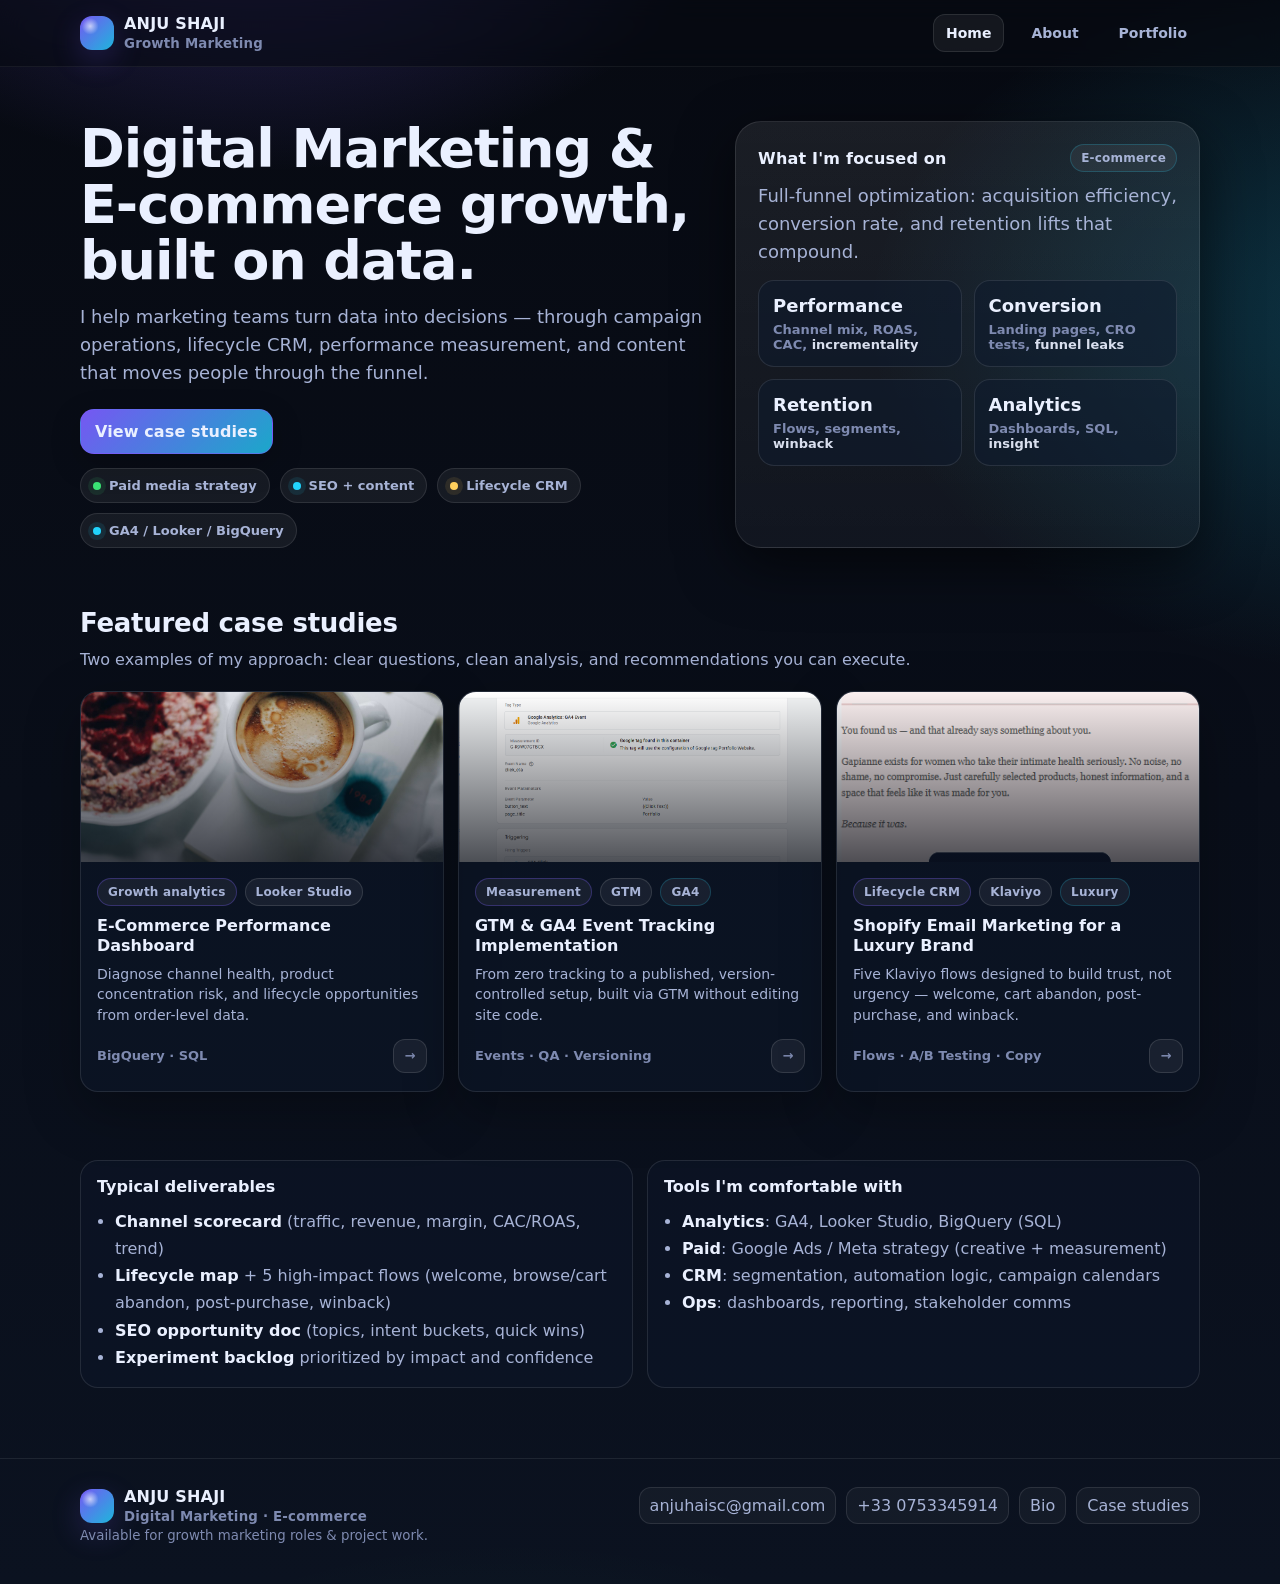
==== commit 2d24bddd: "redo caption" ====
--- a/index.html
+++ b/index.html
@@ -45,8 +45,7 @@
         <div>
           <h1>Digital Marketing &amp; E-commerce growth, built on data.</h1>
           <p>
-            I help E-commerce teams turn traffic into revenue with performance marketing, SEO, lifecycle CRM, and analytics that
-            make decisions obvious.
+            I help marketing teams turn data into decisions — through campaign operations, lifecycle CRM, performance measurement, and content that moves people through the funnel.
           </p>
           <div style="display:flex; gap:10px; flex-wrap:wrap; align-items:center;">
             <a class="btn primary" href="portfolio.html">View case studies</a>
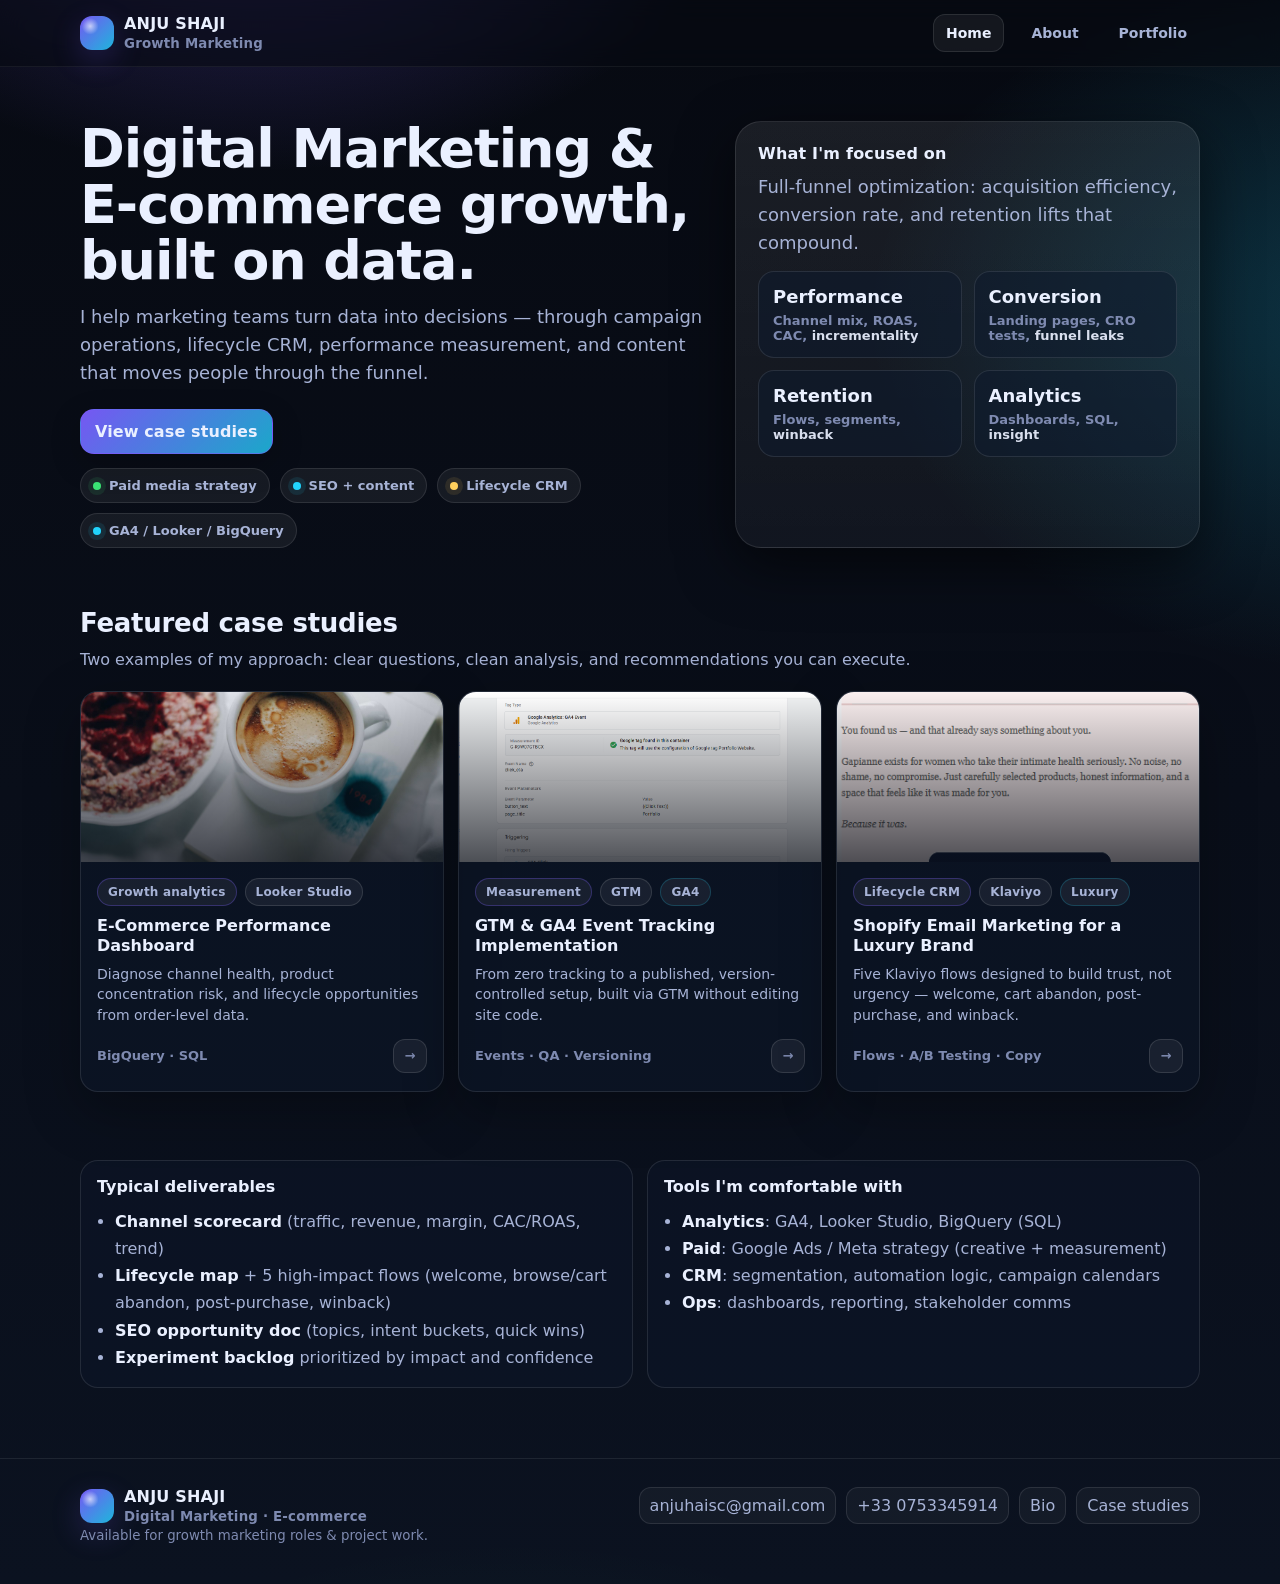
==== commit ccc83592: "remove label" ====
--- a/index.html
+++ b/index.html
@@ -61,7 +61,6 @@
         <aside class="panel pad" aria-label="At-a-glance">
           <div class="panel-title">
             <h2>What I'm focused on</h2>
-            <span class="tag blue">E-commerce</span>
           </div>
           <p class="lead" style="margin:0;color:var(--muted);">
             Full-funnel optimization: acquisition efficiency, conversion rate, and retention lifts that compound.
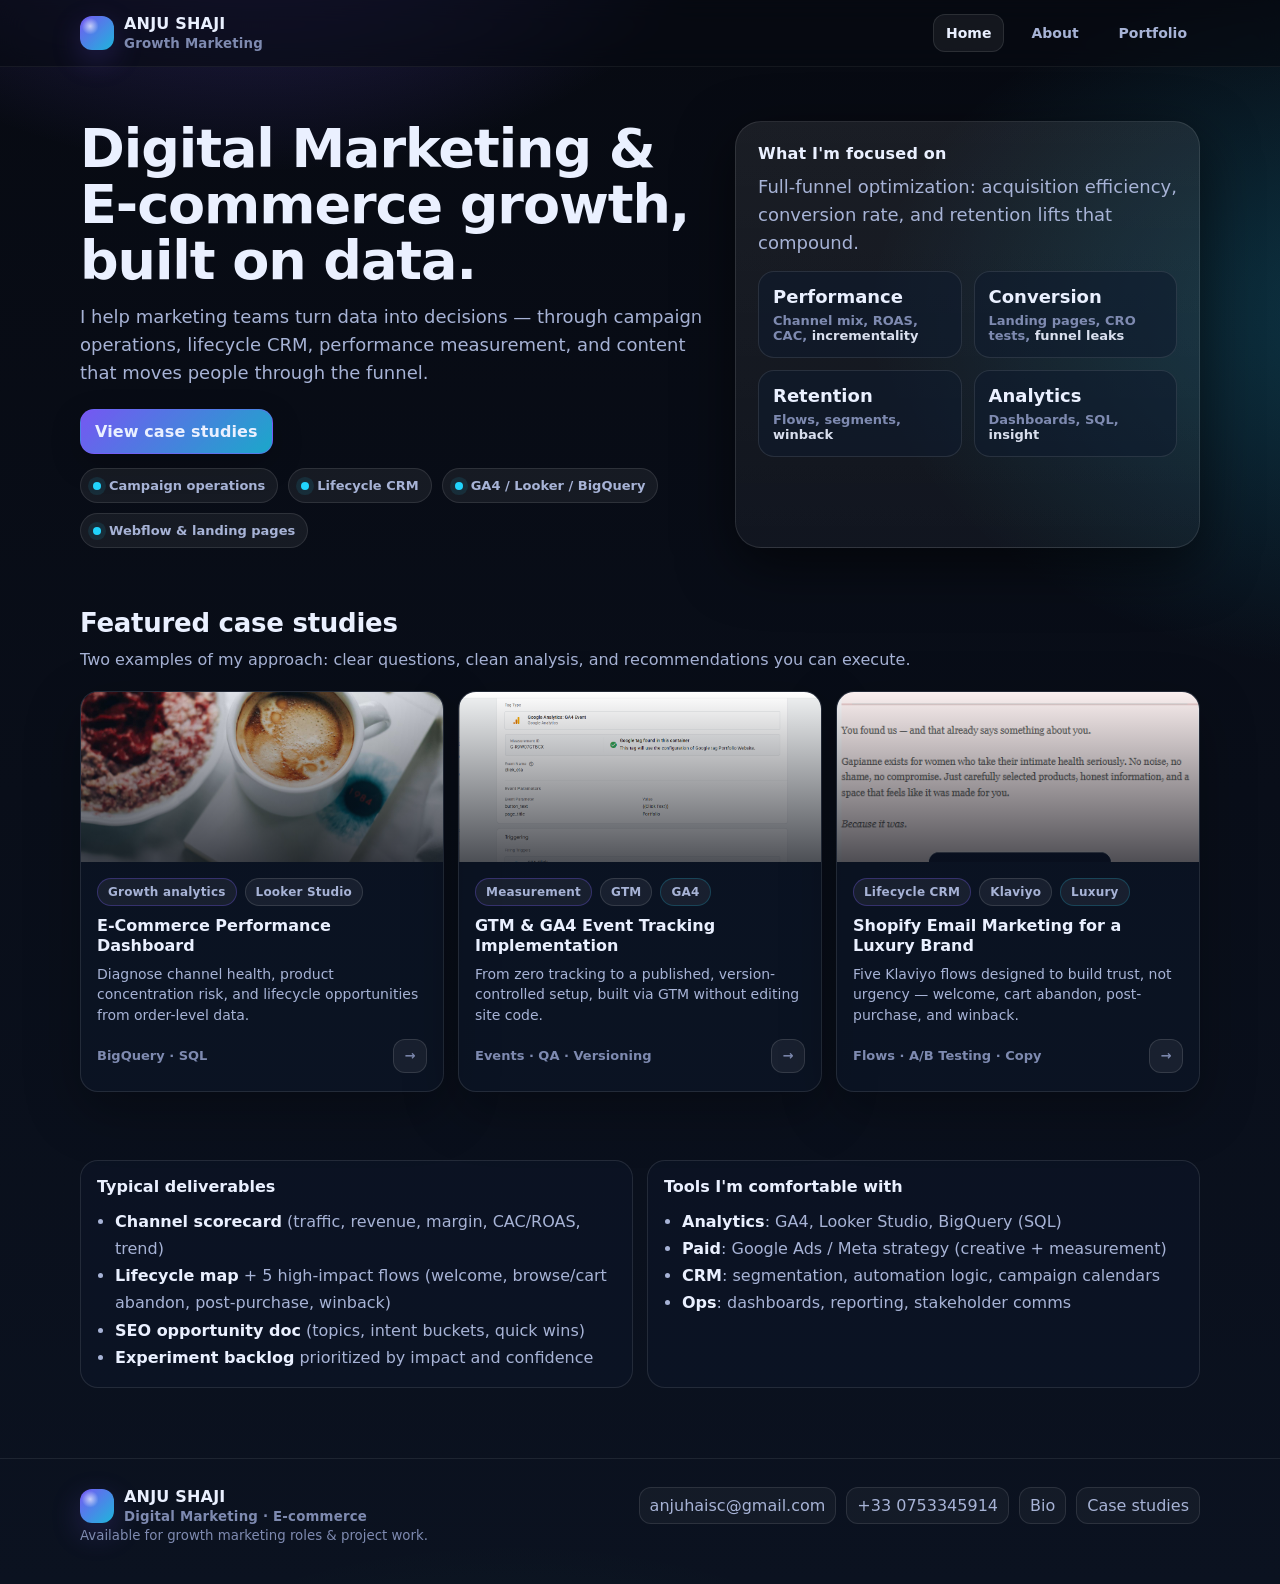
==== commit 137a0519: "chips change" ====
--- a/index.html
+++ b/index.html
@@ -51,10 +51,10 @@
             <a class="btn primary" href="portfolio.html">View case studies</a>
           </div>
           <div class="pillrow" aria-label="Capabilities">
-            <span class="pill"><span class="dot ok" aria-hidden="true"></span>Paid media strategy</span>
-            <span class="pill"><span class="dot" aria-hidden="true"></span>SEO + content</span>
-            <span class="pill"><span class="dot warn" aria-hidden="true"></span>Lifecycle CRM</span>
+            <span class="pill"><span class="dot" aria-hidden="true"></span>Campaign operations</span>
+            <span class="pill"><span class="dot" aria-hidden="true"></span>Lifecycle CRM</span>
             <span class="pill"><span class="dot" aria-hidden="true"></span>GA4 / Looker / BigQuery</span>
+            <span class="pill"><span class="dot" aria-hidden="true"></span>Webflow & landing pages</span>
           </div>
         </div>
 
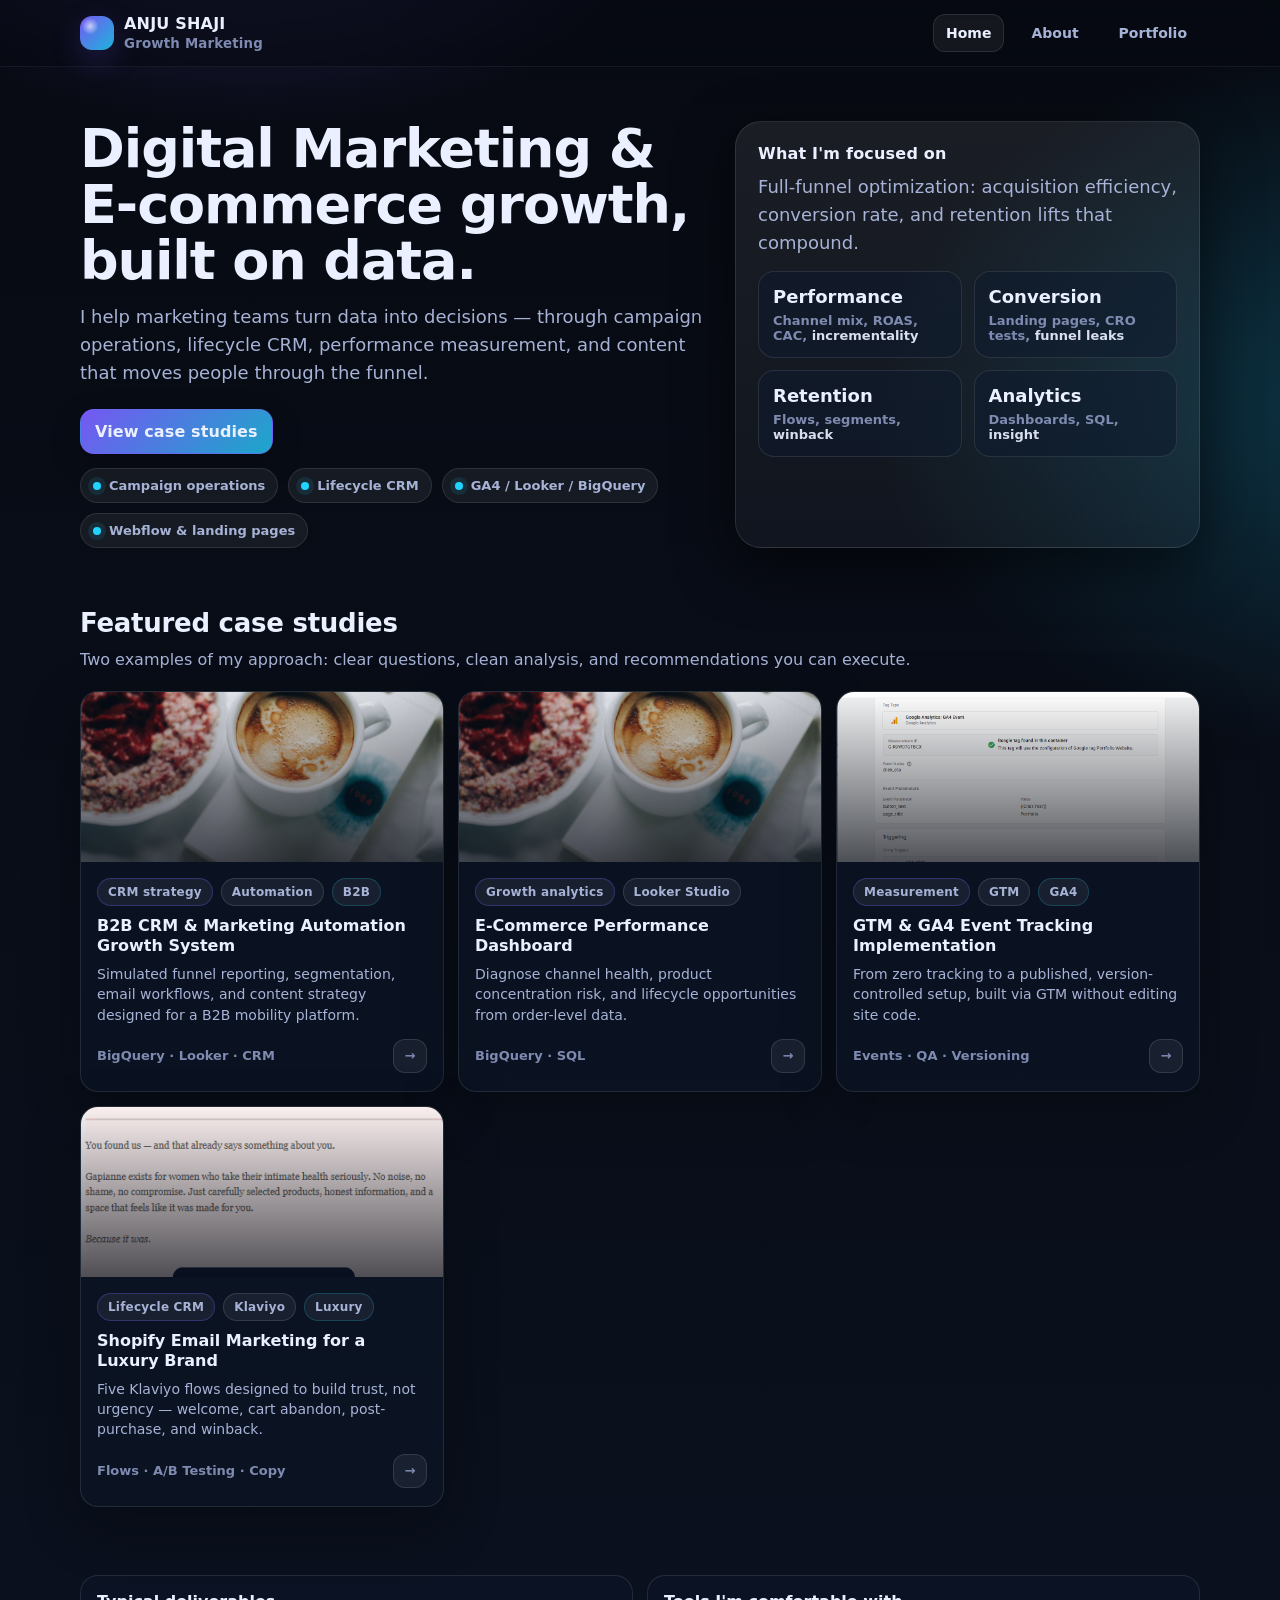
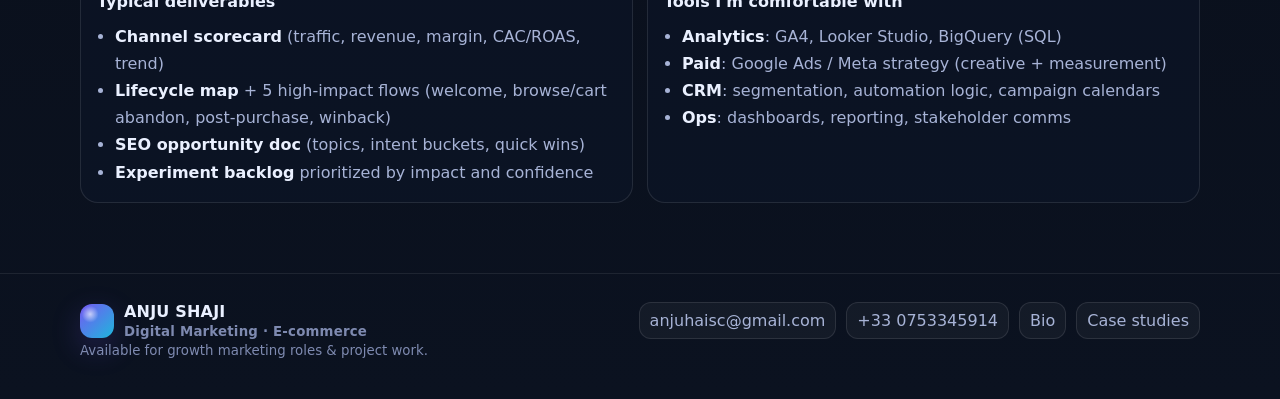
==== commit e293d514: "new project" ====
--- a/index.html
+++ b/index.html
@@ -93,6 +93,23 @@
         <p class="lead">Two examples of my approach: clear questions, clean analysis, and recommendations you can execute.</p>
 
         <div class="cards">
+          <a class="card" href="projects/b2b-crm-marketing-automation.html">
+            <div class="card-media" style="background-image:url('images/tile-coffee-mug.jpg')"></div>
+            <div class="card-body">
+              <div class="tagrow">
+                <span class="tag brand">CRM strategy</span>
+                <span class="tag">Automation</span>
+                <span class="tag blue">B2B</span>
+              </div>
+              <h3>B2B CRM &amp; Marketing Automation Growth System</h3>
+              <p>Simulated funnel reporting, segmentation, email workflows, and content strategy designed for a B2B mobility platform.</p>
+              <div class="meta">
+                <span>BigQuery · Looker · CRM</span>
+                <span class="arrow" aria-hidden="true">→</span>
+              </div>
+            </div>
+          </a>
+
           <a class="card" href="projects/awesome-company-logo-design.html">
             <div class="card-media" style="background-image:url('images/tile-coffee-mug.jpg')"></div>
             <div class="card-body">
